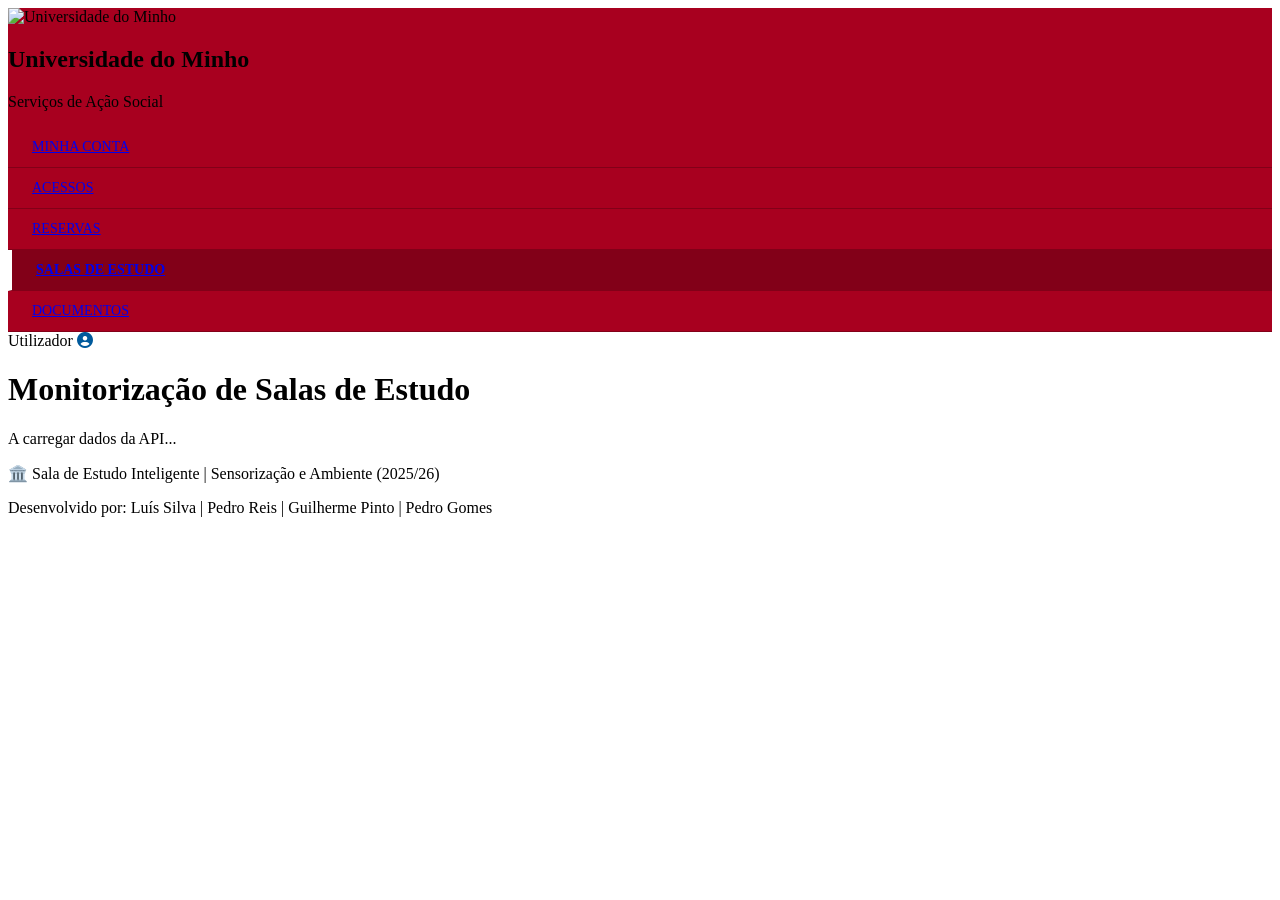
==== website/index.html @ 63eb1e8e "website" ====
<!DOCTYPE html>
<html lang="pt">
<head>
    <meta charset="UTF-8">
    <meta name="viewport" content="width=device-width, initial-scale=1.0">
    <title>Salas de Estudo - Portal UMinho</title>
    
    <script src="https://cdn.tailwindcss.com"></script>
    
    <link rel="stylesheet" href="https://cdnjs.cloudflare.com/ajax/libs/font-awesome/6.4.0/css/all.min.css">
    
    <link rel="stylesheet" href="style.css">
</head>
<body class="bg-gray-100 font-sans flex h-screen overflow-hidden">

    <aside class="w-64 uminho-bg-red text-white flex flex-col hidden md:flex">
        <div class="p-4 bg-white flex justify-center items-center h-24">
            <img src="logo.png" alt="Universidade do Minho" class="h-16 object-contain">
        </div>
        
        <div class="p-4 uminho-bg-red">
            <h2 class="text-sm font-semibold tracking-wider">Universidade do Minho</h2>
            <p class="text-xs text-gray-300">Serviços de Ação Social</p>
        </div>
        <nav class="flex-1 mt-4">
            <a href="#" class="sidebar-link">MINHA CONTA</a>
            <a href="#" class="sidebar-link">ACESSOS</a>
            <a href="#" class="sidebar-link">RESERVAS</a>
            <a href="#" class="sidebar-link active">SALAS DE ESTUDO</a>
            <a href="#" class="sidebar-link">DOCUMENTOS</a>
        </nav>
    </aside>

    <main class="flex-1 flex flex-col h-screen overflow-y-auto">
        <header class="bg-white shadow-sm h-16 flex items-center justify-end px-8 shrink-0">
            <div class="flex items-center text-sm text-gray-600">
                <span class="mr-2">Utilizador</span>
                <i class="fa-solid fa-user-circle text-2xl uminho-text-blue"></i>
            </div>
        </header>

        <div class="p-8 flex-1">
            <h1 class="text-2xl font-light text-gray-800 mb-6 uppercase">Monitorização de Salas de Estudo</h1>
            
            <div id="loading" class="text-center py-10 text-gray-500 font-medium">A carregar dados da API...</div>
            
            <div id="rooms-container" class="grid grid-cols-1 lg:grid-cols-2 gap-6"></div>
        </div>

        <footer class="py-6 border-t border-gray-200 text-center text-sm text-gray-500 bg-white">
            <p class="font-semibold text-gray-700">🏛️ Sala de Estudo Inteligente | Sensorização e Ambiente (2025/26)</p>
            <p class="mt-2">
                Desenvolvido por: 
                <span class="font-medium text-gray-600">Luís Silva</span> | 
                <span class="font-medium text-gray-600">Pedro Reis</span> | 
                <span class="font-medium text-gray-600">Guilherme Pinto</span> | 
                <span class="font-medium text-gray-600">Pedro Gomes</span>
            </p>
        </footer>
    </main>

    <script src="app.js"></script>
</body>
</html>
---- website/style.css ----
/* Variáveis de cor baseadas no Portal UMinho / SASUM */
:root {
    --uminho-red: #A8001F;
    --uminho-red-dark: #820018;
    --uminho-blue: #005A9C;
}

/* Classes utilitárias personalizadas para serem usadas com o Tailwind */
.uminho-bg-red { background-color: var(--uminho-red); }
.uminho-text-red { color: var(--uminho-red); }
.uminho-text-blue { color: var(--uminho-blue); }

/* Estilos da Sidebar (Navegação) */
.sidebar-link {
    display: block;
    padding: 0.75rem 1.5rem;
    font-size: 0.875rem;
    border-bottom: 1px solid var(--uminho-red-dark);
    transition: background-color 0.3s ease;
    text-transform: uppercase;
}

.sidebar-link:hover {
    background-color: var(--uminho-red-dark);
}

.sidebar-link.active {
    background-color: var(--uminho-red-dark);
    font-weight: bold;
    border-left: 4px solid white;
}
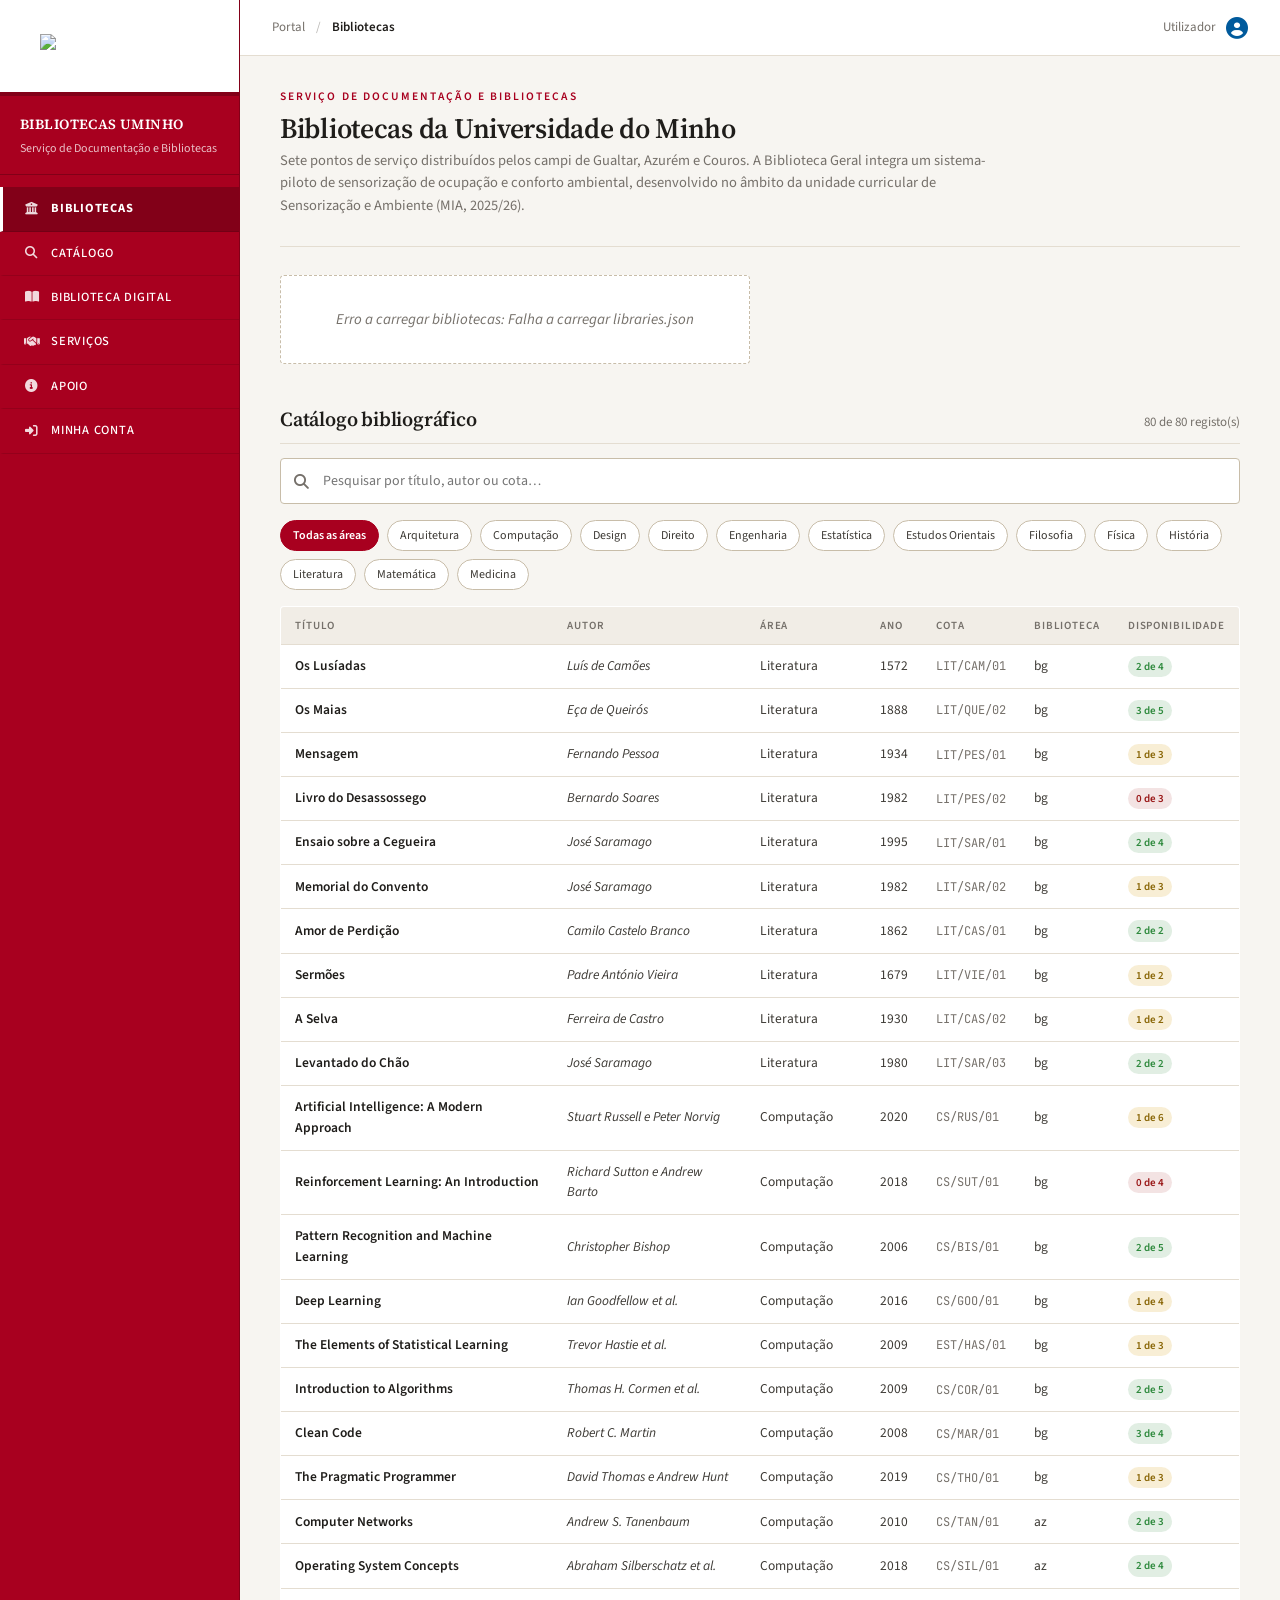
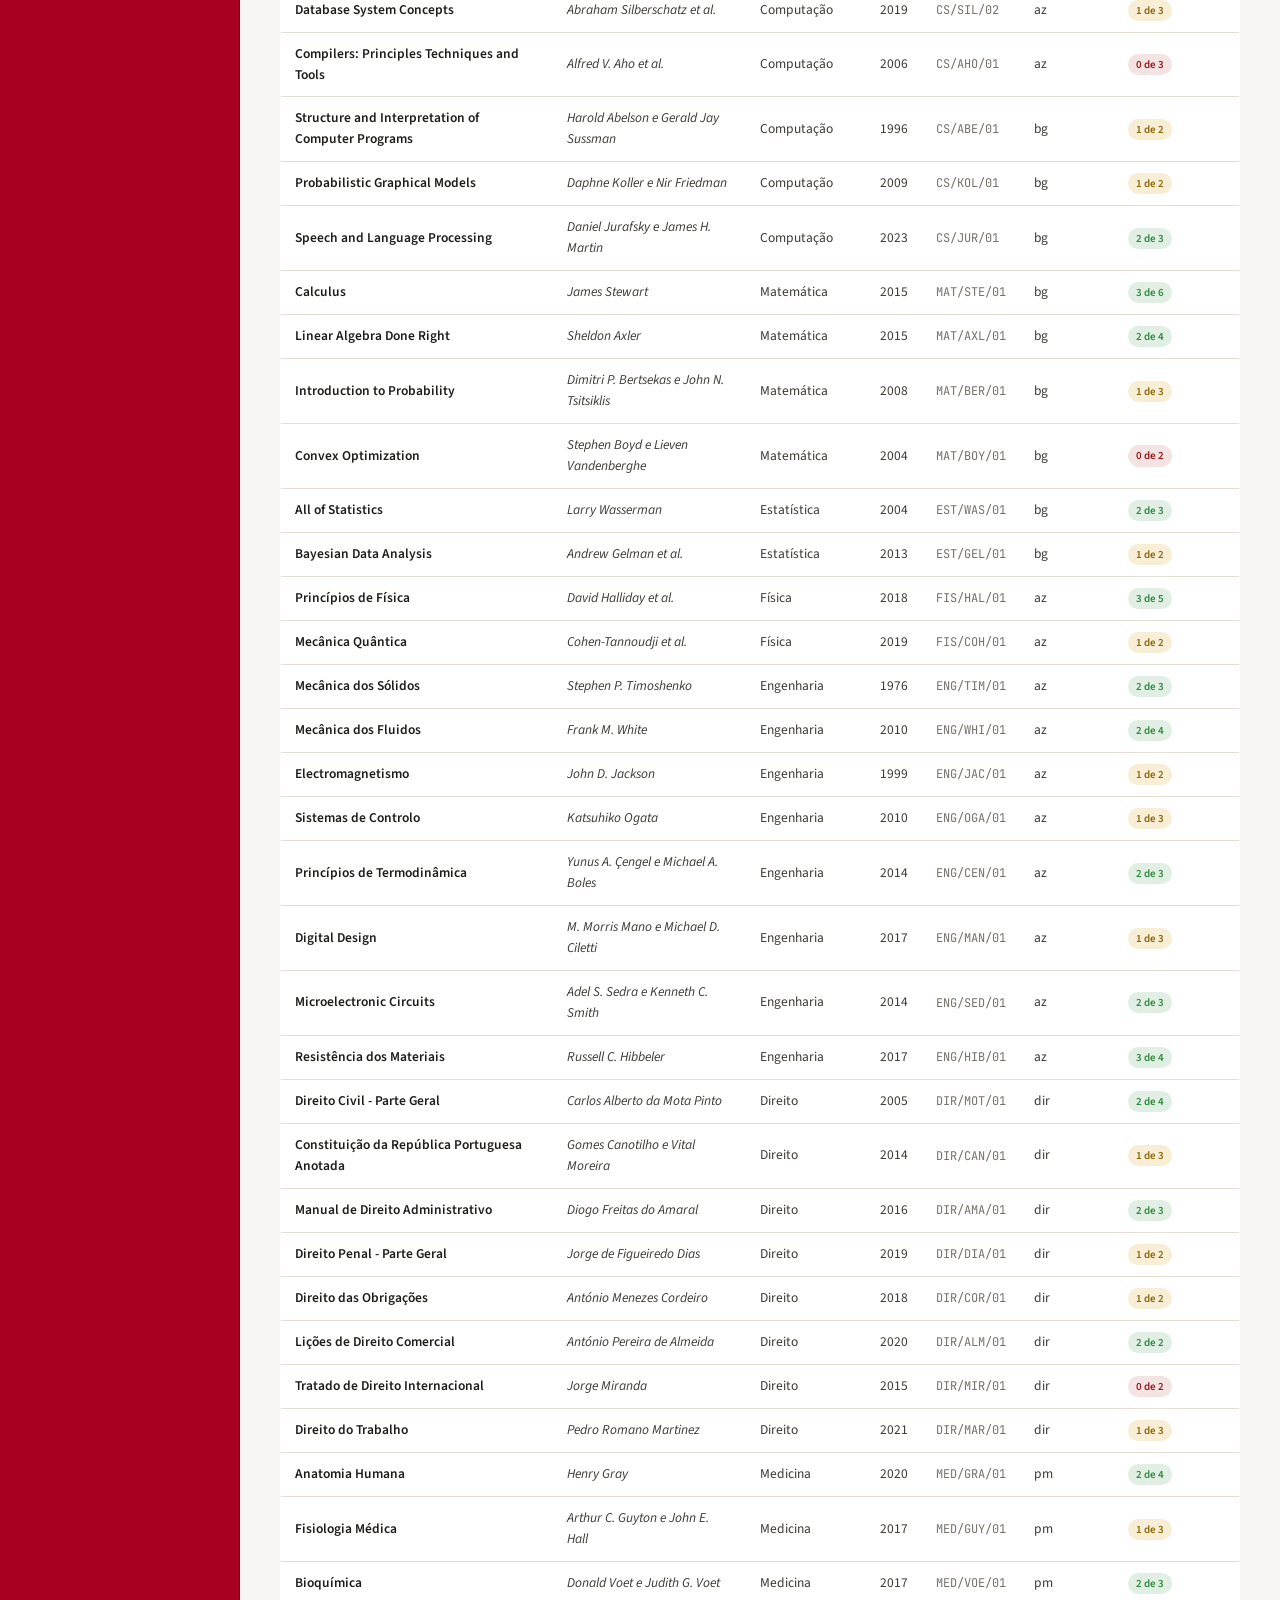
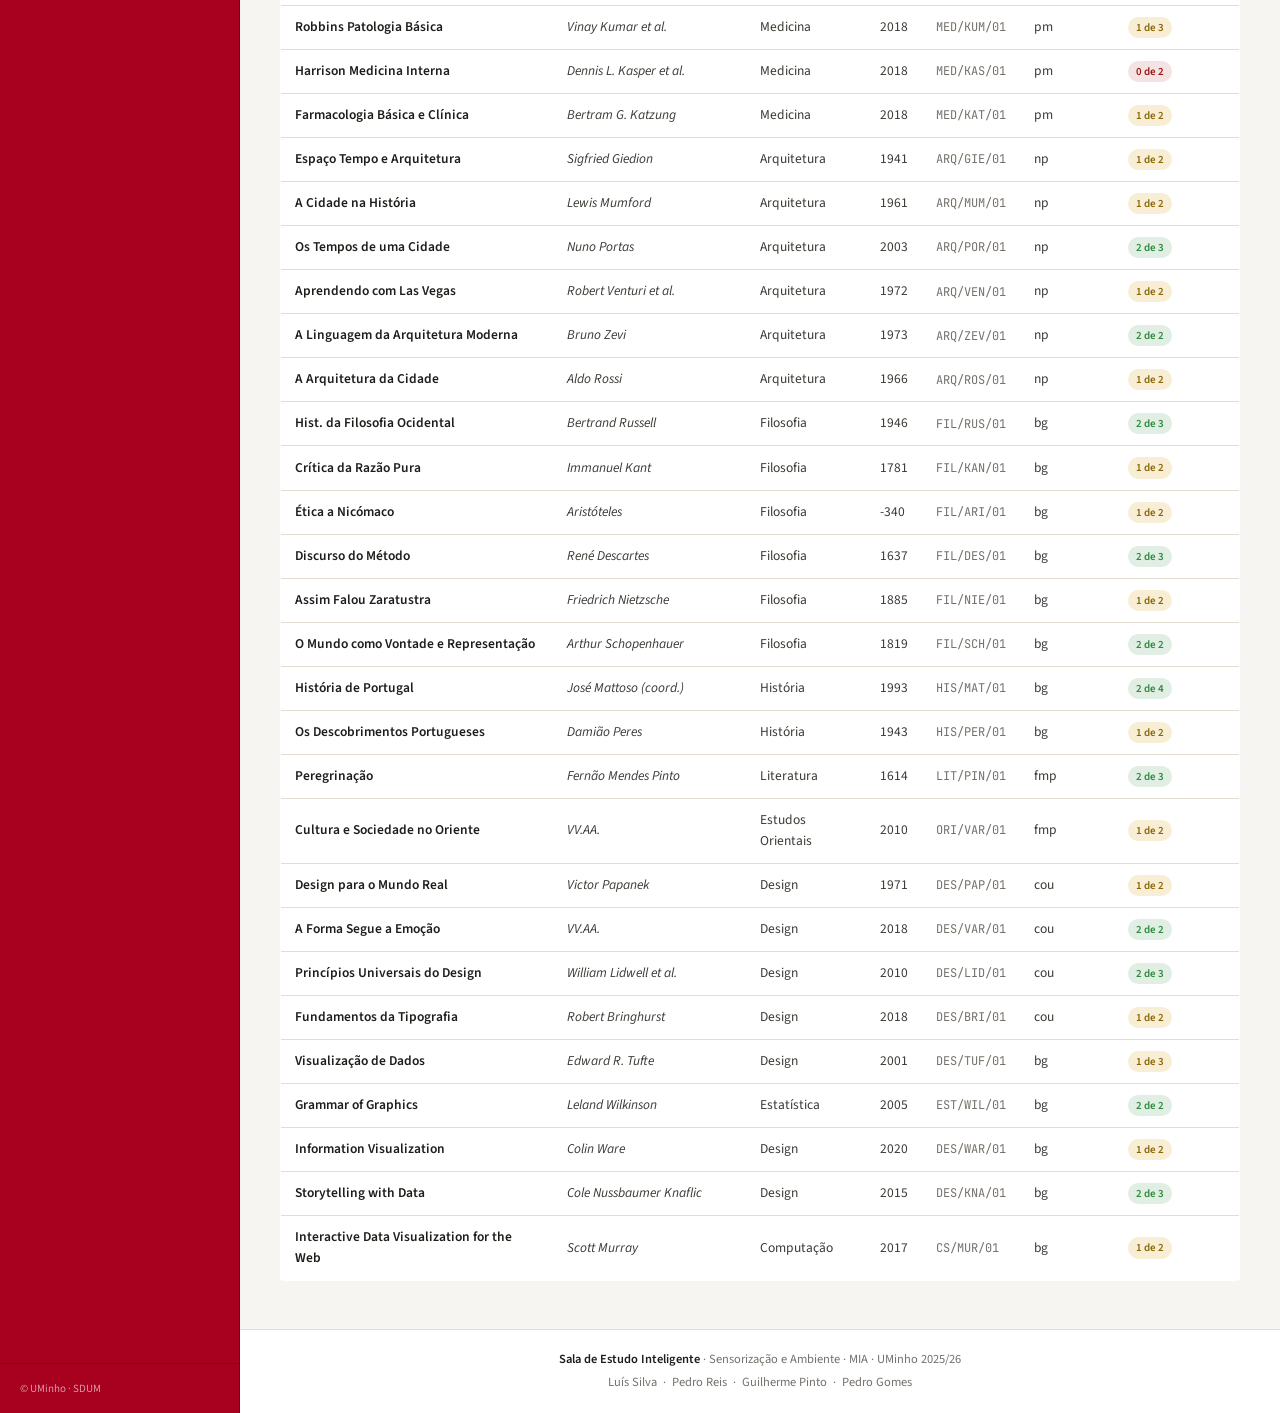
==== commit 9aa3837a: "website" ====
--- a/website/index.html
+++ b/website/index.html
@@ -1,64 +1,108 @@
 <!DOCTYPE html>
 <html lang="pt">
 <head>
-    <meta charset="UTF-8">
-    <meta name="viewport" content="width=device-width, initial-scale=1.0">
-    <title>Salas de Estudo - Portal UMinho</title>
-    
-    <script src="https://cdn.tailwindcss.com"></script>
-    
-    <link rel="stylesheet" href="https://cdnjs.cloudflare.com/ajax/libs/font-awesome/6.4.0/css/all.min.css">
-    
-    <link rel="stylesheet" href="style.css">
+  <meta charset="UTF-8">
+  <meta name="viewport" content="width=device-width, initial-scale=1.0">
+  <title>Bibliotecas — Portal UMinho</title>
+
+  <link rel="stylesheet" href="https://cdnjs.cloudflare.com/ajax/libs/font-awesome/6.4.0/css/all.min.css">
+  <link rel="stylesheet" href="style.css">
 </head>
-<body class="bg-gray-100 font-sans flex h-screen overflow-hidden">
+<body>
 
-    <aside class="w-64 uminho-bg-red text-white flex flex-col hidden md:flex">
-        <div class="p-4 bg-white flex justify-center items-center h-24">
-            <img src="logo.png" alt="Universidade do Minho" class="h-16 object-contain">
+<div class="layout">
+
+  <!-- ===================== Sidebar ===================== -->
+  <aside class="sidebar">
+    <div class="sidebar-logo">
+      <img src="logo.png" alt="Universidade do Minho">
+    </div>
+    <div class="sidebar-header">
+      <h2>Bibliotecas UMinho</h2>
+      <p>Serviço de Documentação e Bibliotecas</p>
+    </div>
+    <nav class="sidebar-nav">
+      <a href="index.html" class="sidebar-link active"><i class="fa-solid fa-building-columns"></i>Bibliotecas</a>
+      <a href="#catalogo"    class="sidebar-link"><i class="fa-solid fa-magnifying-glass"></i>Catálogo</a>
+      <a href="#"            class="sidebar-link"><i class="fa-solid fa-book-open"></i>Biblioteca Digital</a>
+      <a href="#"            class="sidebar-link"><i class="fa-solid fa-handshake"></i>Serviços</a>
+      <a href="#"            class="sidebar-link"><i class="fa-solid fa-circle-info"></i>Apoio</a>
+      <a href="#"            class="sidebar-link"><i class="fa-solid fa-right-to-bracket"></i>Minha conta</a>
+    </nav>
+    <div class="sidebar-footer">
+      © UMinho · SDUM
+    </div>
+  </aside>
+
+  <!-- ===================== Main ===================== -->
+  <main class="main">
+
+    <header class="topbar">
+      <div class="crumbs">
+        <a href="index.html">Portal</a>
+        <span class="sep">/</span>
+        <span class="current">Bibliotecas</span>
+      </div>
+      <div class="user">
+        <span>Utilizador</span>
+        <i class="fa-solid fa-circle-user"></i>
+      </div>
+    </header>
+
+    <section class="content">
+
+      <!-- ===== Cabeçalho da página ===== -->
+      <div class="page-header">
+        <div>
+          <div class="page-eyebrow">Serviço de Documentação e Bibliotecas</div>
+          <h1 class="page-title">Bibliotecas da Universidade do Minho</h1>
+          <p class="page-subtitle">
+            Sete pontos de serviço distribuídos pelos campi de Gualtar, Azurém e Couros.
+            A Biblioteca Geral integra um sistema-piloto de sensorização de ocupação e conforto ambiental,
+            desenvolvido no âmbito da unidade curricular de Sensorização e Ambiente (MIA, 2025/26).
+          </p>
         </div>
-        
-        <div class="p-4 uminho-bg-red">
-            <h2 class="text-sm font-semibold tracking-wider">Universidade do Minho</h2>
-            <p class="text-xs text-gray-300">Serviços de Ação Social</p>
-        </div>
-        <nav class="flex-1 mt-4">
-            <a href="#" class="sidebar-link">MINHA CONTA</a>
-            <a href="#" class="sidebar-link">ACESSOS</a>
-            <a href="#" class="sidebar-link">RESERVAS</a>
-            <a href="#" class="sidebar-link active">SALAS DE ESTUDO</a>
-            <a href="#" class="sidebar-link">DOCUMENTOS</a>
-        </nav>
-    </aside>
+      </div>
 
-    <main class="flex-1 flex flex-col h-screen overflow-y-auto">
-        <header class="bg-white shadow-sm h-16 flex items-center justify-end px-8 shrink-0">
-            <div class="flex items-center text-sm text-gray-600">
-                <span class="mr-2">Utilizador</span>
-                <i class="fa-solid fa-user-circle text-2xl uminho-text-blue"></i>
-            </div>
-        </header>
+      <!-- ===== Lista de bibliotecas ===== -->
+      <div id="library-grid" class="library-grid">
+        <div class="loading">A carregar bibliotecas…</div>
+      </div>
 
-        <div class="p-8 flex-1">
-            <h1 class="text-2xl font-light text-gray-800 mb-6 uppercase">Monitorização de Salas de Estudo</h1>
-            
-            <div id="loading" class="text-center py-10 text-gray-500 font-medium">A carregar dados da API...</div>
-            
-            <div id="rooms-container" class="grid grid-cols-1 lg:grid-cols-2 gap-6"></div>
+      <!-- ===== Pesquisa do catálogo ===== -->
+      <section id="catalogo" class="section">
+        <div class="section-header">
+          <h2>Catálogo bibliográfico</h2>
+          <span class="count" id="book-count">—</span>
         </div>
 
-        <footer class="py-6 border-t border-gray-200 text-center text-sm text-gray-500 bg-white">
-            <p class="font-semibold text-gray-700">🏛️ Sala de Estudo Inteligente | Sensorização e Ambiente (2025/26)</p>
-            <p class="mt-2">
-                Desenvolvido por: 
-                <span class="font-medium text-gray-600">Luís Silva</span> | 
-                <span class="font-medium text-gray-600">Pedro Reis</span> | 
-                <span class="font-medium text-gray-600">Guilherme Pinto</span> | 
-                <span class="font-medium text-gray-600">Pedro Gomes</span>
-            </p>
-        </footer>
-    </main>
+        <div class="search-wrap">
+          <i class="fa-solid fa-magnifying-glass icon"></i>
+          <input id="search-input" type="text" placeholder="Pesquisar por título, autor ou cota…" autocomplete="off">
+        </div>
 
-    <script src="app.js"></script>
+        <div class="search-filters" id="area-filters">
+          <button class="filter-chip active" data-area="">Todas as áreas</button>
+          <!-- chips inseridos por JS -->
+        </div>
+
+        <div id="book-results"></div>
+      </section>
+
+    </section>
+
+    <footer class="site-footer">
+      <strong>Sala de Estudo Inteligente</strong> · Sensorização e Ambiente · MIA · UMinho 2025/26
+      <div class="authors">
+        Luís Silva &nbsp;·&nbsp; Pedro Reis &nbsp;·&nbsp; Guilherme Pinto &nbsp;·&nbsp; Pedro Gomes
+      </div>
+    </footer>
+
+  </main>
+
+</div>
+
+<script src="js/api.js"></script>
+<script src="js/bibliotecas.js"></script>
 </body>
-</html>+</html>
--- a/website/style.css
+++ b/website/style.css
@@ -1,31 +1,716 @@
-/* Variáveis de cor baseadas no Portal UMinho / SASUM */
+/* ============================================================
+   Portal de Bibliotecas UMinho - estilos partilhados
+   ============================================================ */
+
+@import url('https://fonts.googleapis.com/css2?family=Source+Serif+4:opsz,wght@8..60,400;8..60,600;8..60,700&family=Source+Sans+3:wght@400;500;600;700&family=JetBrains+Mono:wght@400;500&display=swap');
+
 :root {
-    --uminho-red: #A8001F;
-    --uminho-red-dark: #820018;
-    --uminho-blue: #005A9C;
-}
-
-/* Classes utilitárias personalizadas para serem usadas com o Tailwind */
-.uminho-bg-red { background-color: var(--uminho-red); }
-.uminho-text-red { color: var(--uminho-red); }
-.uminho-text-blue { color: var(--uminho-blue); }
-
-/* Estilos da Sidebar (Navegação) */
+  --uminho-red:        #A8001F;
+  --uminho-red-dark:   #820018;
+  --uminho-red-soft:   #f4e6e8;
+  --uminho-blue:       #005A9C;
+
+  --bg-page:           #f7f5f1;   /* creme institucional, mais quente que o cinzento padrão */
+  --bg-surface:        #ffffff;
+  --bg-subtle:         #f1ede6;
+  --border-soft:       #e4ddd1;
+  --border-strong:     #c8bda9;
+
+  --text-strong:       #1f1d1a;
+  --text-body:         #3d3a35;
+  --text-muted:        #75706a;
+
+  --status-free:       #2f8a3e;
+  --status-low:        #4f9e5d;
+  --status-mid:        #d6a216;
+  --status-high:       #c44d2f;
+  --status-full:       #9a1818;
+  --status-unknown:    #a8a39a;
+
+  --font-serif:        'Source Serif 4', Georgia, 'Times New Roman', serif;
+  --font-sans:         'Source Sans 3', system-ui, sans-serif;
+  --font-mono:         'JetBrains Mono', ui-monospace, monospace;
+
+  --radius-sm:         4px;
+  --radius-md:         6px;
+  --shadow-card:       0 1px 2px rgba(20, 15, 10, .04), 0 4px 12px rgba(20, 15, 10, .06);
+  --shadow-card-hover: 0 2px 4px rgba(20, 15, 10, .06), 0 12px 24px rgba(20, 15, 10, .10);
+}
+
+* { box-sizing: border-box; }
+
+html, body {
+  margin: 0;
+  padding: 0;
+  background: var(--bg-page);
+  color: var(--text-body);
+  font-family: var(--font-sans);
+  font-size: 15px;
+  line-height: 1.55;
+  -webkit-font-smoothing: antialiased;
+}
+
+a { color: var(--uminho-blue); text-decoration: none; }
+a:hover { text-decoration: underline; }
+
+h1, h2, h3, h4 {
+  font-family: var(--font-serif);
+  color: var(--text-strong);
+  font-weight: 600;
+  margin: 0;
+  letter-spacing: -0.01em;
+}
+
+/* ============================================================
+   Layout principal (sidebar + main)
+   ============================================================ */
+
+.layout {
+  display: flex;
+  min-height: 100vh;
+}
+
+.sidebar {
+  width: 240px;
+  background: var(--uminho-red);
+  color: #fff;
+  display: flex;
+  flex-direction: column;
+  flex-shrink: 0;
+  border-right: 1px solid var(--uminho-red-dark);
+}
+
+.sidebar-logo {
+  background: #fff;
+  height: 96px;
+  display: flex;
+  align-items: center;
+  justify-content: center;
+  padding: 16px;
+  border-bottom: 4px solid var(--uminho-red-dark);
+}
+.sidebar-logo img { max-height: 64px; max-width: 100%; object-fit: contain; }
+
+.sidebar-header {
+  padding: 18px 20px 16px;
+  border-bottom: 1px solid var(--uminho-red-dark);
+}
+.sidebar-header h2 {
+  font-family: var(--font-serif);
+  color: #fff;
+  font-size: 14px;
+  font-weight: 600;
+  letter-spacing: 0.03em;
+  text-transform: uppercase;
+}
+.sidebar-header p {
+  margin: 4px 0 0;
+  font-size: 12px;
+  color: rgba(255,255,255,.75);
+}
+
+.sidebar-nav { flex: 1; margin-top: 12px; }
 .sidebar-link {
-    display: block;
-    padding: 0.75rem 1.5rem;
-    font-size: 0.875rem;
-    border-bottom: 1px solid var(--uminho-red-dark);
-    transition: background-color 0.3s ease;
-    text-transform: uppercase;
-}
-
-.sidebar-link:hover {
-    background-color: var(--uminho-red-dark);
-}
-
+  display: flex;
+  align-items: center;
+  gap: 10px;
+  padding: 12px 20px;
+  color: #fff;
+  font-size: 12.5px;
+  font-weight: 500;
+  letter-spacing: 0.06em;
+  text-transform: uppercase;
+  border-bottom: 1px solid rgba(0,0,0,.12);
+  border-left: 3px solid transparent;
+  transition: background-color .15s ease, border-color .15s ease;
+}
+.sidebar-link:hover { background: var(--uminho-red-dark); text-decoration: none; }
 .sidebar-link.active {
-    background-color: var(--uminho-red-dark);
-    font-weight: bold;
-    border-left: 4px solid white;
-}+  background: var(--uminho-red-dark);
+  border-left-color: #fff;
+  font-weight: 700;
+}
+.sidebar-link i { width: 18px; text-align: center; opacity: .85; }
+
+.sidebar-footer {
+  padding: 16px 20px;
+  font-size: 11px;
+  color: rgba(255,255,255,.6);
+  border-top: 1px solid var(--uminho-red-dark);
+}
+
+.main {
+  flex: 1;
+  display: flex;
+  flex-direction: column;
+  min-width: 0;
+}
+
+.topbar {
+  background: #fff;
+  border-bottom: 1px solid var(--border-soft);
+  height: 56px;
+  display: flex;
+  align-items: center;
+  justify-content: space-between;
+  padding: 0 32px;
+}
+.topbar .crumbs {
+  font-size: 13px;
+  color: var(--text-muted);
+}
+.topbar .crumbs a { color: var(--text-muted); }
+.topbar .crumbs a:hover { color: var(--uminho-red); text-decoration: none; }
+.topbar .crumbs .sep { margin: 0 8px; opacity: .5; }
+.topbar .crumbs .current { color: var(--text-strong); font-weight: 600; }
+
+.topbar .user {
+  display: flex; align-items: center; gap: 10px;
+  font-size: 13px; color: var(--text-muted);
+}
+.topbar .user i { font-size: 22px; color: var(--uminho-blue); }
+
+.content {
+  padding: 32px 40px 48px;
+  flex: 1;
+}
+
+.page-header {
+  display: flex;
+  align-items: flex-end;
+  justify-content: space-between;
+  margin-bottom: 28px;
+  padding-bottom: 14px;
+  border-bottom: 1px solid var(--border-soft);
+}
+.page-title { font-size: 28px; line-height: 1.15; }
+.page-eyebrow {
+  font-family: var(--font-sans);
+  font-size: 11.5px;
+  letter-spacing: 0.18em;
+  text-transform: uppercase;
+  color: var(--uminho-red);
+  font-weight: 600;
+  margin-bottom: 6px;
+}
+.page-subtitle {
+  margin-top: 6px;
+  font-size: 14.5px;
+  color: var(--text-muted);
+  max-width: 720px;
+}
+
+.site-footer {
+  padding: 20px 32px;
+  border-top: 1px solid var(--border-soft);
+  background: #fff;
+  font-size: 12.5px;
+  color: var(--text-muted);
+  text-align: center;
+}
+.site-footer strong { color: var(--text-strong); font-weight: 600; }
+.site-footer .authors { margin-top: 4px; }
+
+/* ============================================================
+   Lista de bibliotecas (index)
+   ============================================================ */
+
+.library-grid {
+  display: grid;
+  grid-template-columns: repeat(auto-fill, minmax(320px, 1fr));
+  gap: 20px;
+}
+
+.library-card {
+  background: var(--bg-surface);
+  border: 1px solid var(--border-soft);
+  border-radius: var(--radius-md);
+  overflow: hidden;
+  display: flex;
+  flex-direction: column;
+  transition: transform .18s ease, box-shadow .18s ease, border-color .18s ease;
+  cursor: pointer;
+  position: relative;
+}
+.library-card:hover {
+  transform: translateY(-2px);
+  box-shadow: var(--shadow-card-hover);
+  border-color: var(--border-strong);
+}
+
+.library-card .top-band {
+  height: 6px;
+  background: var(--uminho-red);
+}
+.library-card.monitored .top-band {
+  background: linear-gradient(90deg, var(--uminho-red) 0%, var(--uminho-red) 50%, var(--status-low) 50%, var(--status-low) 100%);
+}
+
+.library-card .body { padding: 18px 20px 20px; flex: 1; }
+.library-card .sigla {
+  font-family: var(--font-mono);
+  font-size: 11px;
+  color: var(--text-muted);
+  letter-spacing: 0.08em;
+}
+.library-card h3 {
+  font-size: 19px;
+  margin-top: 4px;
+  margin-bottom: 8px;
+  line-height: 1.25;
+}
+.library-card .campus {
+  font-size: 12.5px;
+  color: var(--text-muted);
+}
+.library-card .campus i { margin-right: 6px; color: var(--uminho-red); opacity: .7; }
+.library-card .descricao {
+  margin-top: 12px;
+  font-size: 13.5px;
+  color: var(--text-body);
+  min-height: 60px;
+}
+
+.library-card .meta {
+  display: flex;
+  justify-content: space-between;
+  margin-top: 14px;
+  padding-top: 12px;
+  border-top: 1px dashed var(--border-soft);
+  font-size: 12.5px;
+}
+.library-card .meta .item { display: flex; flex-direction: column; gap: 2px; }
+.library-card .meta .label { color: var(--text-muted); font-size: 10.5px; letter-spacing: 0.08em; text-transform: uppercase; }
+.library-card .meta .val { color: var(--text-strong); font-weight: 600; }
+
+.badge {
+  display: inline-flex;
+  align-items: center;
+  gap: 5px;
+  padding: 3px 9px;
+  border-radius: 999px;
+  font-size: 11px;
+  font-weight: 600;
+  letter-spacing: 0.04em;
+  text-transform: uppercase;
+}
+.badge.monitored { background: rgba(47, 138, 62, .12); color: var(--status-free); }
+.badge.unmonitored { background: rgba(168, 163, 154, .18); color: var(--text-muted); }
+.badge i { font-size: 9px; }
+
+.library-card .badge-row { margin-top: 4px; display: flex; gap: 6px; flex-wrap: wrap; }
+
+/* ============================================================
+   Pesquisa de livros
+   ============================================================ */
+
+.section {
+  margin-top: 40px;
+}
+.section-header {
+  display: flex;
+  align-items: baseline;
+  justify-content: space-between;
+  margin-bottom: 14px;
+  padding-bottom: 8px;
+  border-bottom: 1px solid var(--border-soft);
+}
+.section-header h2 {
+  font-size: 20px;
+}
+.section-header .count {
+  font-size: 13px;
+  color: var(--text-muted);
+}
+
+.search-wrap {
+  position: relative;
+  margin-bottom: 16px;
+}
+.search-wrap input {
+  width: 100%;
+  padding: 12px 14px 12px 42px;
+  font-family: var(--font-sans);
+  font-size: 14px;
+  border: 1px solid var(--border-strong);
+  background: var(--bg-surface);
+  border-radius: var(--radius-sm);
+  color: var(--text-strong);
+  transition: border-color .15s ease, box-shadow .15s ease;
+}
+.search-wrap input:focus {
+  outline: none;
+  border-color: var(--uminho-red);
+  box-shadow: 0 0 0 3px rgba(168, 0, 31, .12);
+}
+.search-wrap .icon {
+  position: absolute;
+  left: 14px; top: 50%;
+  transform: translateY(-50%);
+  color: var(--text-muted);
+}
+.search-filters {
+  display: flex;
+  gap: 8px;
+  flex-wrap: wrap;
+  margin-bottom: 16px;
+}
+.filter-chip {
+  padding: 6px 12px;
+  background: var(--bg-surface);
+  border: 1px solid var(--border-strong);
+  border-radius: 999px;
+  font-size: 12px;
+  cursor: pointer;
+  color: var(--text-body);
+  transition: all .15s ease;
+  font-family: var(--font-sans);
+}
+.filter-chip:hover { border-color: var(--uminho-red); color: var(--uminho-red); }
+.filter-chip.active {
+  background: var(--uminho-red);
+  border-color: var(--uminho-red);
+  color: #fff;
+  font-weight: 600;
+}
+
+.book-table {
+  width: 100%;
+  border-collapse: collapse;
+  background: var(--bg-surface);
+  border: 1px solid var(--border-soft);
+  border-radius: var(--radius-sm);
+  overflow: hidden;
+  font-size: 13.5px;
+}
+.book-table thead th {
+  text-align: left;
+  padding: 10px 14px;
+  background: var(--bg-subtle);
+  font-size: 11px;
+  letter-spacing: 0.08em;
+  text-transform: uppercase;
+  color: var(--text-muted);
+  font-weight: 600;
+  border-bottom: 1px solid var(--border-soft);
+}
+.book-table tbody tr {
+  border-bottom: 1px solid var(--border-soft);
+  transition: background-color .12s ease;
+}
+.book-table tbody tr:last-child { border-bottom: none; }
+.book-table tbody tr:hover { background: var(--bg-subtle); }
+.book-table td {
+  padding: 11px 14px;
+  vertical-align: middle;
+}
+.book-table .col-titulo { font-weight: 600; color: var(--text-strong); }
+.book-table .col-autor  { color: var(--text-body); font-style: italic; }
+.book-table .col-cota   { font-family: var(--font-mono); font-size: 12px; color: var(--text-muted); }
+.book-table .col-bib a  { color: var(--uminho-red); font-weight: 500; }
+.book-table .col-bib a:hover { text-decoration: underline; }
+.book-table .col-disp .pill {
+  display: inline-block;
+  padding: 2px 8px;
+  border-radius: 999px;
+  font-size: 11px;
+  font-weight: 600;
+}
+.book-table .pill.ok       { background: rgba(47, 138, 62, .14); color: var(--status-free); }
+.book-table .pill.few      { background: rgba(214, 162, 22, .18); color: #8a6708; }
+.book-table .pill.out      { background: rgba(154, 24, 24, .12); color: var(--status-full); }
+
+.empty {
+  padding: 32px;
+  text-align: center;
+  color: var(--text-muted);
+  font-style: italic;
+  background: var(--bg-surface);
+  border: 1px dashed var(--border-strong);
+  border-radius: var(--radius-sm);
+}
+
+/* ============================================================
+   Página de detalhe da biblioteca
+   ============================================================ */
+
+.detail-grid {
+  display: grid;
+  grid-template-columns: minmax(0, 1.5fr) minmax(280px, 1fr);
+  gap: 28px;
+}
+
+.panel {
+  background: var(--bg-surface);
+  border: 1px solid var(--border-soft);
+  border-radius: var(--radius-md);
+  padding: 22px 24px;
+}
+.panel h2 {
+  font-size: 17px;
+  margin-bottom: 14px;
+  padding-bottom: 10px;
+  border-bottom: 1px solid var(--border-soft);
+  display: flex;
+  align-items: center;
+  gap: 8px;
+}
+.panel h2 i { color: var(--uminho-red); font-size: 15px; }
+
+.info-grid {
+  display: grid;
+  grid-template-columns: max-content 1fr;
+  gap: 8px 18px;
+  font-size: 13.5px;
+}
+.info-grid dt {
+  font-size: 11px;
+  text-transform: uppercase;
+  letter-spacing: 0.08em;
+  color: var(--text-muted);
+  font-weight: 600;
+  padding-top: 2px;
+}
+.info-grid dd {
+  margin: 0;
+  color: var(--text-body);
+}
+
+/* --- Planta da sala --- */
+.layout-wrap {
+  position: relative;
+  width: 100%;
+  aspect-ratio: 16 / 10;
+  background: repeating-linear-gradient(
+    0deg,
+    var(--bg-subtle) 0,
+    var(--bg-subtle) 1px,
+    transparent 1px,
+    transparent 28px
+  ), repeating-linear-gradient(
+    90deg,
+    var(--bg-subtle) 0,
+    var(--bg-subtle) 1px,
+    transparent 1px,
+    transparent 28px
+  ), #fdfbf7;
+  border: 1.5px solid var(--text-strong);
+  border-radius: var(--radius-sm);
+  margin: 8px 0 16px;
+  overflow: hidden;
+}
+
+.zone {
+  position: absolute;
+  border: 1.5px solid var(--border-strong);
+  background: rgba(168, 163, 154, .15);
+  border-radius: 3px;
+  padding: 6px 8px;
+  display: flex;
+  flex-direction: column;
+  justify-content: space-between;
+  font-size: 11px;
+  color: var(--text-muted);
+  transition: all .2s ease;
+}
+.zone.unmonitored::after {
+  content: 'sem sensor';
+  position: absolute;
+  bottom: 4px; right: 6px;
+  font-size: 9.5px;
+  text-transform: uppercase;
+  letter-spacing: 0.06em;
+  color: var(--text-muted);
+  opacity: .7;
+}
+.zone-id {
+  font-family: var(--font-serif);
+  font-size: 22px;
+  font-weight: 700;
+  color: var(--text-strong);
+  line-height: 1;
+}
+.zone-name {
+  font-size: 10.5px;
+  font-weight: 600;
+  text-transform: uppercase;
+  letter-spacing: 0.04em;
+  margin-top: 2px;
+}
+.zone.monitored {
+  border-color: var(--uminho-red);
+  border-width: 2px;
+  color: var(--text-strong);
+}
+.zone.monitored .zone-id { color: var(--uminho-red); }
+
+/* tom dinâmico para a zona monitorizada */
+.zone.occ-empty { background: rgba(47, 138, 62, .15); }
+.zone.occ-low   { background: rgba(79, 158, 93, .25); }
+.zone.occ-mid   { background: rgba(214, 162, 22, .25); }
+.zone.occ-high  { background: rgba(196, 77, 47, .28); }
+.zone.occ-full  { background: rgba(154, 24, 24, .32); color: #fff; }
+.zone.occ-full .zone-id, .zone.occ-full .zone-name { color: #fff; }
+
+.zone-count {
+  font-family: var(--font-mono);
+  font-size: 13px;
+  font-weight: 600;
+  align-self: flex-end;
+}
+
+.layout-legend {
+  display: flex;
+  gap: 18px;
+  flex-wrap: wrap;
+  font-size: 12px;
+  color: var(--text-muted);
+  margin-top: 4px;
+}
+.legend-swatch {
+  display: inline-block;
+  width: 12px; height: 12px;
+  border-radius: 2px;
+  vertical-align: middle;
+  margin-right: 5px;
+  border: 1px solid var(--border-strong);
+}
+
+/* --- Sensores --- */
+.sensor-grid {
+  display: grid;
+  grid-template-columns: repeat(auto-fit, minmax(140px, 1fr));
+  gap: 12px;
+  margin-top: 6px;
+}
+.sensor-tile {
+  background: var(--bg-subtle);
+  border: 1px solid var(--border-soft);
+  border-radius: var(--radius-sm);
+  padding: 12px;
+  text-align: center;
+}
+.sensor-tile i {
+  font-size: 20px;
+  color: var(--uminho-red);
+  margin-bottom: 6px;
+}
+.sensor-tile .label {
+  font-size: 10.5px;
+  text-transform: uppercase;
+  letter-spacing: 0.08em;
+  color: var(--text-muted);
+  font-weight: 600;
+}
+.sensor-tile .value {
+  font-family: var(--font-mono);
+  font-size: 18px;
+  font-weight: 600;
+  color: var(--text-strong);
+  margin-top: 4px;
+}
+.sensor-tile .unit { font-size: 11px; color: var(--text-muted); font-family: var(--font-sans); margin-left: 2px; }
+.sensor-tile.alert { background: rgba(196, 77, 47, .10); border-color: rgba(196, 77, 47, .35); }
+.sensor-tile.alert .value { color: var(--status-high); }
+
+/* --- Cartão de ocupação principal --- */
+.occupancy-hero {
+  display: flex;
+  align-items: center;
+  gap: 22px;
+}
+.occupancy-ring {
+  width: 92px; height: 92px;
+  position: relative;
+  flex-shrink: 0;
+}
+.occupancy-ring svg { width: 100%; height: 100%; transform: rotate(-90deg); }
+.occupancy-ring .track { fill: none; stroke: var(--bg-subtle); stroke-width: 10; }
+.occupancy-ring .fill  { fill: none; stroke: var(--uminho-red); stroke-width: 10; stroke-linecap: round; transition: stroke-dashoffset .6s ease; }
+.occupancy-ring .pct {
+  position: absolute; inset: 0;
+  display: flex; align-items: center; justify-content: center;
+  font-family: var(--font-serif);
+  font-size: 22px;
+  font-weight: 700;
+  color: var(--text-strong);
+}
+.occupancy-info { flex: 1; }
+.occupancy-info .status-line {
+  font-size: 13px;
+  text-transform: uppercase;
+  letter-spacing: 0.08em;
+  color: var(--text-muted);
+  font-weight: 600;
+}
+.occupancy-info .status-name {
+  font-family: var(--font-serif);
+  font-size: 24px;
+  color: var(--text-strong);
+  margin-top: 4px;
+  font-weight: 600;
+}
+.occupancy-info .seats {
+  font-family: var(--font-mono);
+  font-size: 13px;
+  color: var(--text-muted);
+  margin-top: 6px;
+}
+
+/* live indicator */
+.live-dot {
+  display: inline-block;
+  width: 8px; height: 8px;
+  border-radius: 50%;
+  background: var(--status-free);
+  box-shadow: 0 0 0 0 rgba(47, 138, 62, .6);
+  animation: pulse 2s infinite;
+  margin-right: 6px;
+  vertical-align: middle;
+}
+.live-dot.stale { background: var(--status-unknown); animation: none; }
+@keyframes pulse {
+  0%   { box-shadow: 0 0 0 0 rgba(47, 138, 62, .55); }
+  70%  { box-shadow: 0 0 0 8px rgba(47, 138, 62, 0); }
+  100% { box-shadow: 0 0 0 0 rgba(47, 138, 62, 0); }
+}
+
+.last-update {
+  font-size: 11.5px;
+  color: var(--text-muted);
+  text-align: right;
+  margin-top: 10px;
+  font-family: var(--font-mono);
+}
+
+/* aviso de biblioteca sem sensorização */
+.no-sensor-banner {
+  padding: 18px 22px;
+  background: var(--bg-subtle);
+  border: 1px dashed var(--border-strong);
+  border-radius: var(--radius-md);
+  color: var(--text-muted);
+  font-size: 13.5px;
+  text-align: center;
+}
+.no-sensor-banner i { color: var(--uminho-red); margin-right: 6px; }
+.no-sensor-banner strong { color: var(--text-strong); }
+
+/* loading */
+.loading {
+  text-align: center;
+  padding: 40px;
+  color: var(--text-muted);
+  font-style: italic;
+}
+
+/* responsive */
+@media (max-width: 920px) {
+  .detail-grid { grid-template-columns: 1fr; }
+}
+@media (max-width: 720px) {
+  .sidebar { display: none; }
+  .content { padding: 20px; }
+  .book-table { font-size: 12.5px; }
+  .book-table .col-cota, .book-table .col-area { display: none; }
+}
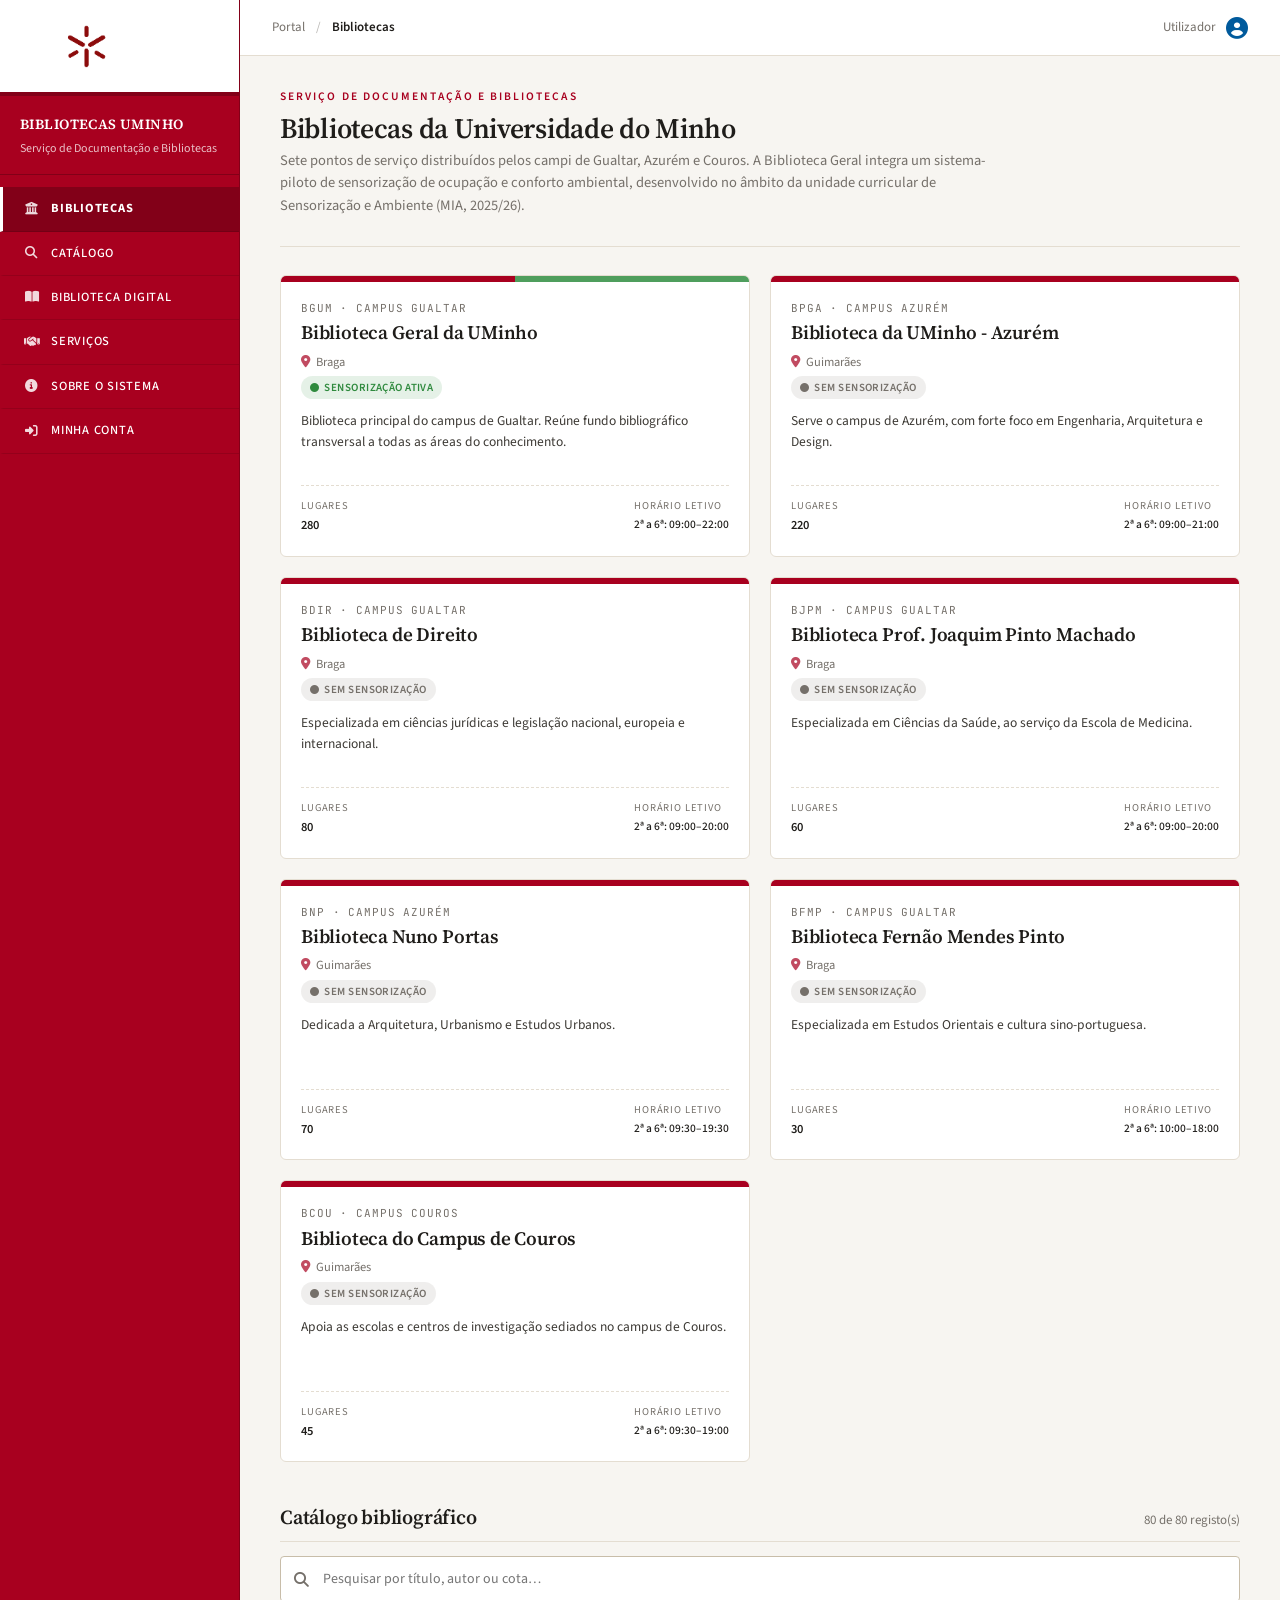
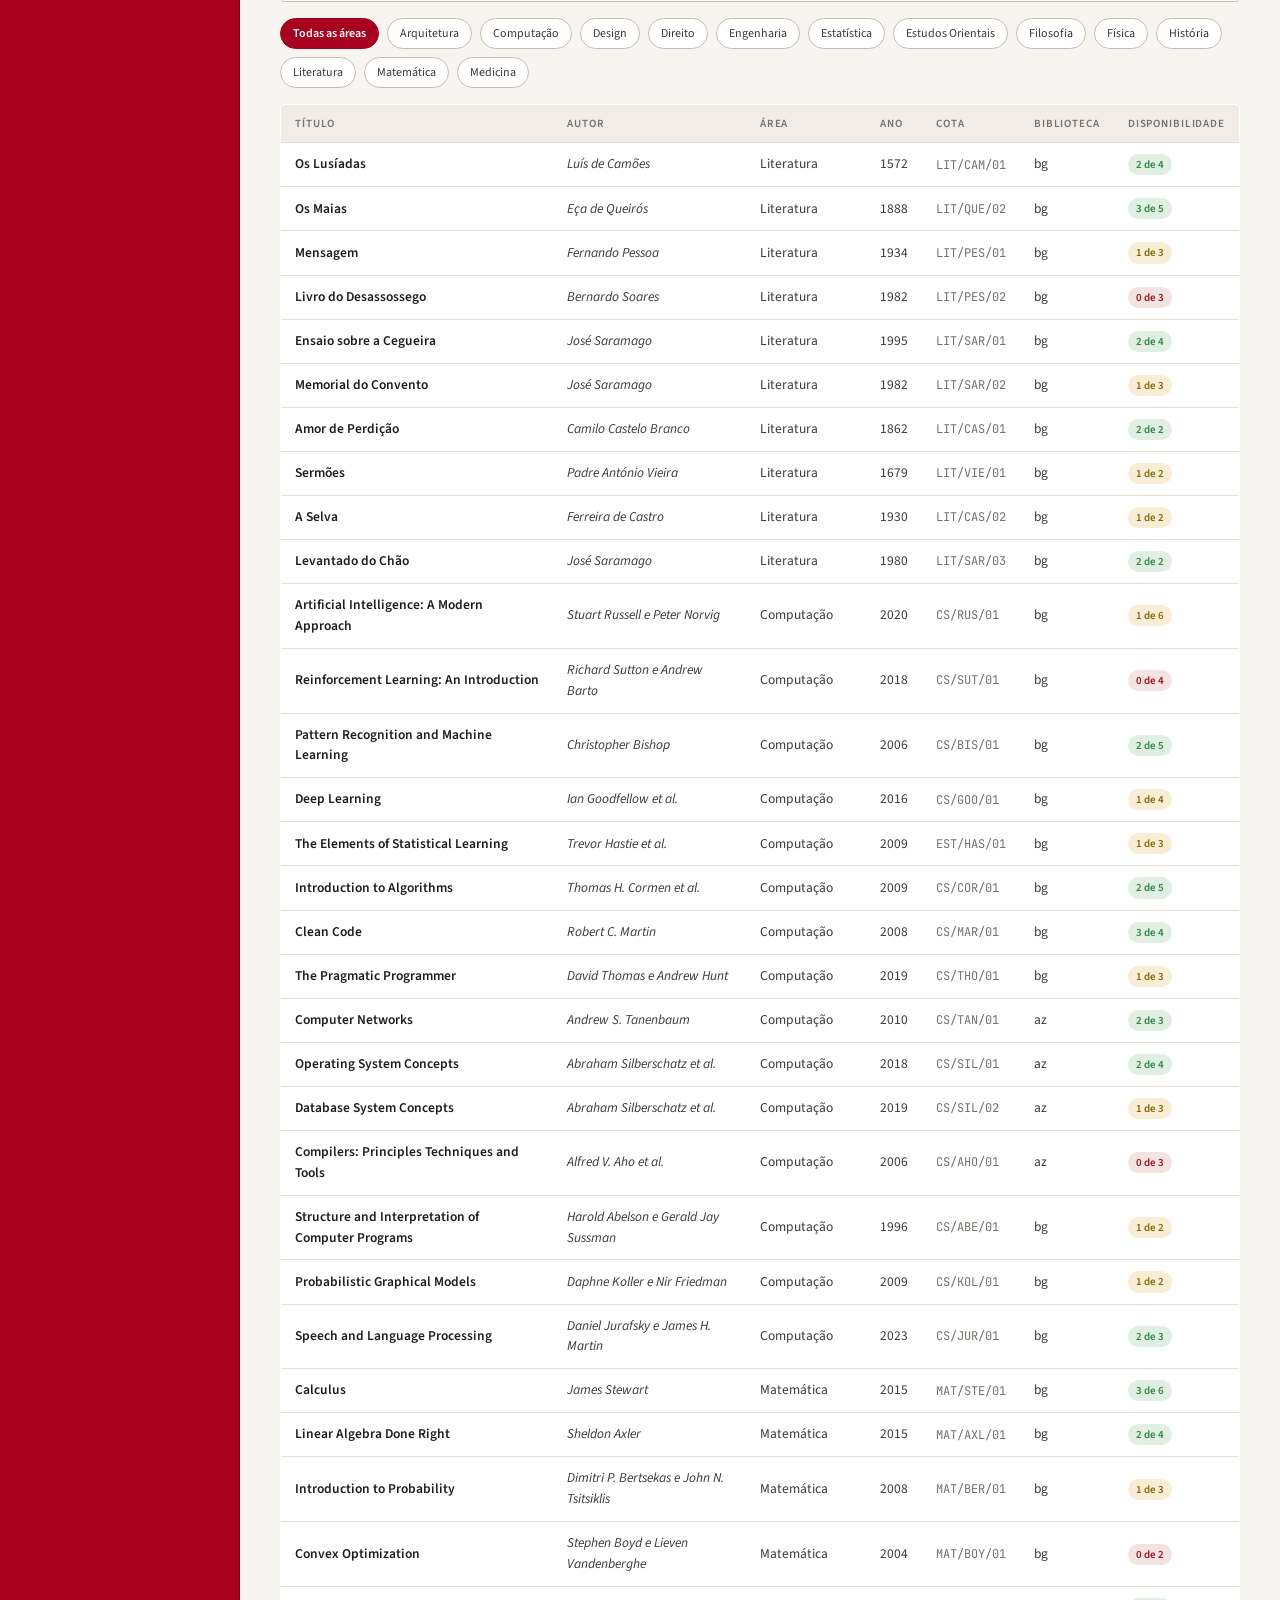
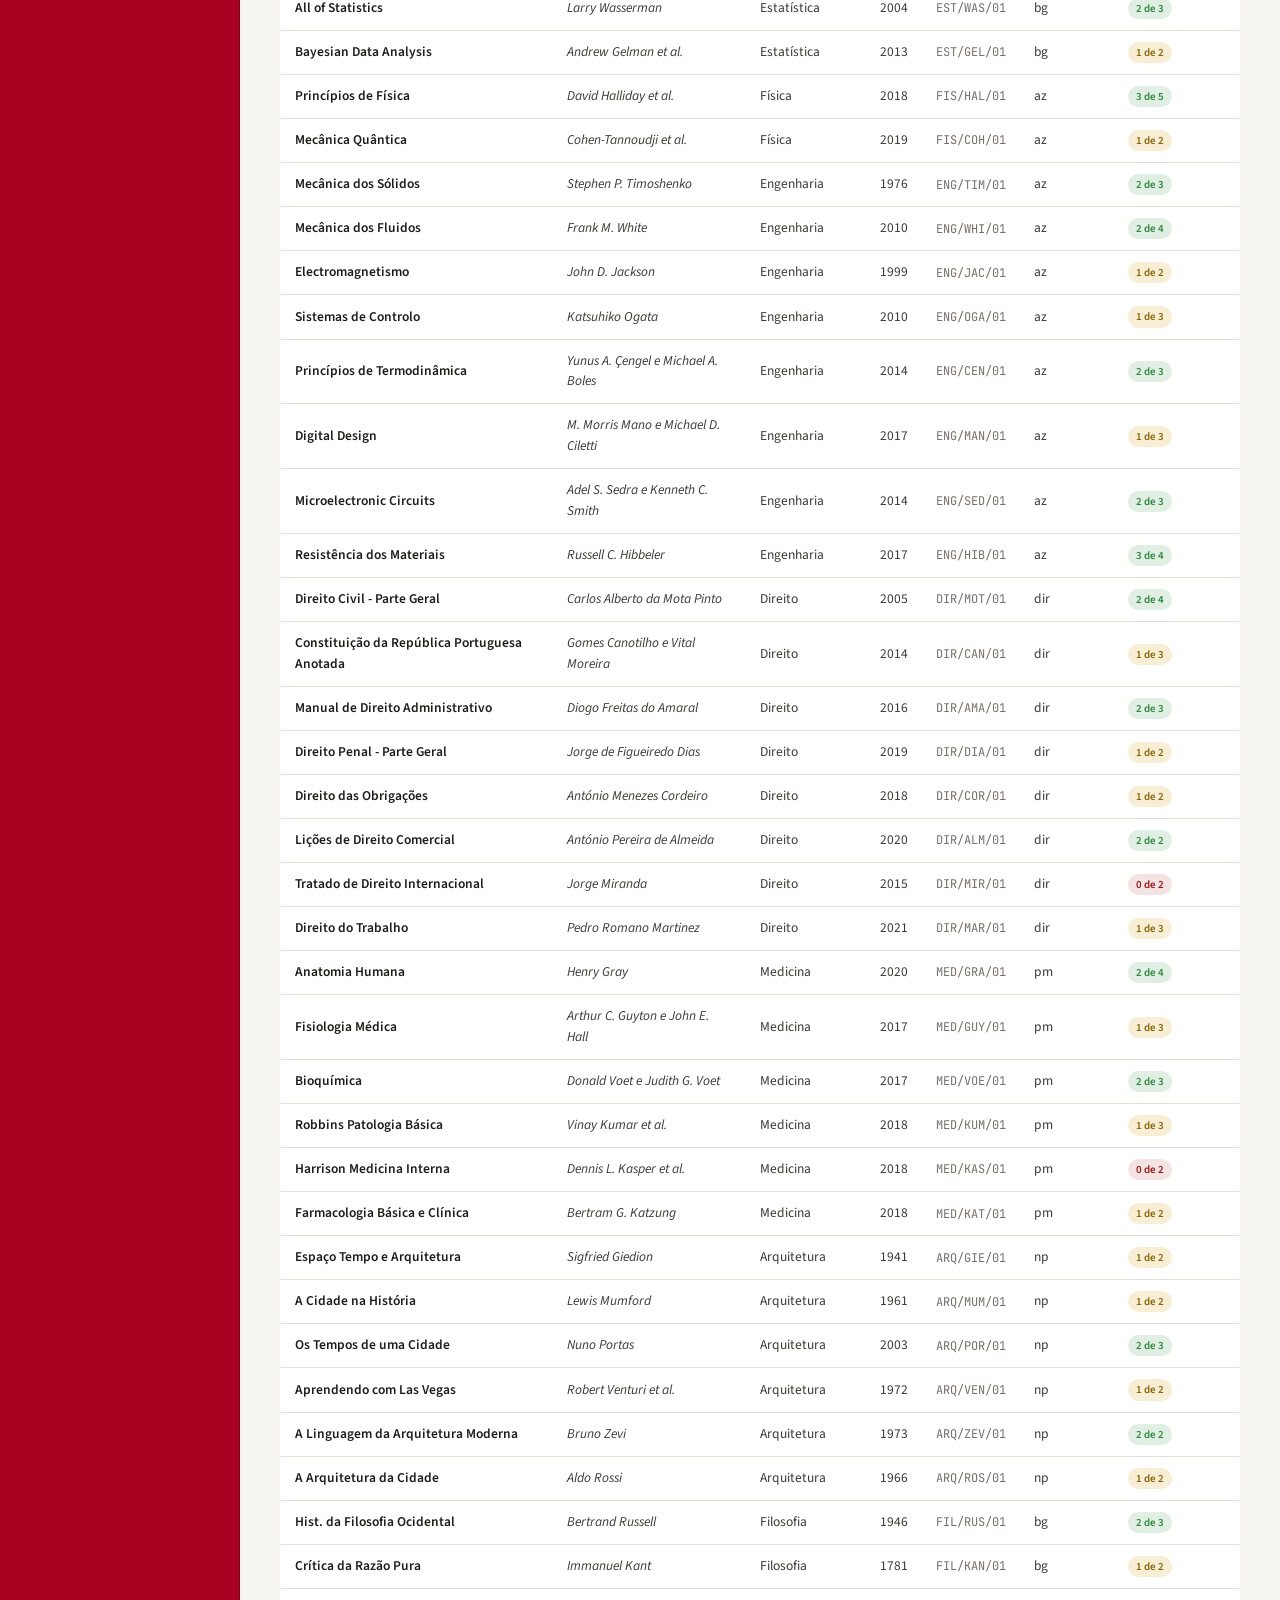
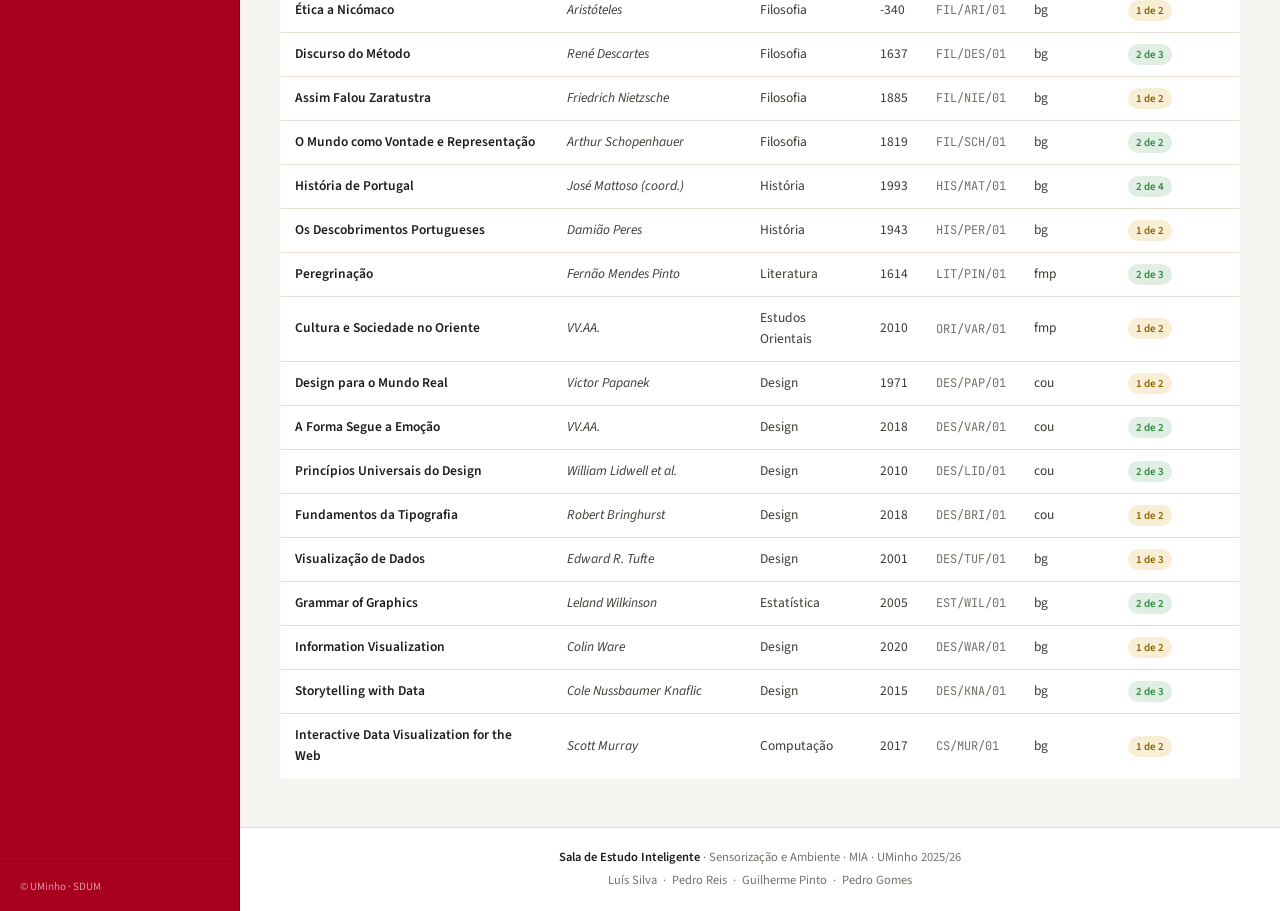
==== commit 6c6558a6: "added" ====
--- a/website/index.html
+++ b/website/index.html
@@ -26,7 +26,7 @@
       <a href="#catalogo"    class="sidebar-link"><i class="fa-solid fa-magnifying-glass"></i>Catálogo</a>
       <a href="#"            class="sidebar-link"><i class="fa-solid fa-book-open"></i>Biblioteca Digital</a>
       <a href="#"            class="sidebar-link"><i class="fa-solid fa-handshake"></i>Serviços</a>
-      <a href="#"            class="sidebar-link"><i class="fa-solid fa-circle-info"></i>Apoio</a>
+      <a href="sobre.html"   class="sidebar-link"><i class="fa-solid fa-circle-info"></i>Sobre o sistema</a>
       <a href="#"            class="sidebar-link"><i class="fa-solid fa-right-to-bracket"></i>Minha conta</a>
     </nav>
     <div class="sidebar-footer">
@@ -38,6 +38,9 @@
   <main class="main">
 
     <header class="topbar">
+      <button class="mobile-menu-btn" aria-label="Abrir menu">
+        <i class="fa-solid fa-bars"></i>
+      </button>
       <div class="crumbs">
         <a href="index.html">Portal</a>
         <span class="sep">/</span>
@@ -102,7 +105,10 @@
 
 </div>
 
+<div class="sidebar-overlay" aria-hidden="true"></div>
+
 <script src="js/api.js"></script>
 <script src="js/bibliotecas.js"></script>
+<script src="js/mobile-nav.js"></script>
 </body>
 </html>
--- a/website/style.css
+++ b/website/style.css
@@ -153,8 +153,10 @@
   display: flex;
   align-items: center;
   justify-content: space-between;
+  gap: 12px;
   padding: 0 32px;
 }
+.topbar .mobile-menu-btn { margin-right: auto; }
 .topbar .crumbs {
   font-size: 13px;
   color: var(--text-muted);
@@ -610,8 +612,279 @@
   margin-top: 4px;
 }
 .sensor-tile .unit { font-size: 11px; color: var(--text-muted); font-family: var(--font-sans); margin-left: 2px; }
+.sensor-tile .trend {
+  display: inline-flex;
+  align-items: center;
+  gap: 3px;
+  margin-left: 6px;
+  padding: 1px 8px 1px 7px;
+  border-radius: 999px;
+  font-size: 11px;
+  font-weight: 700;
+  font-family: var(--font-mono);
+  vertical-align: middle;
+}
+.sensor-tile .trend-delta { font-weight: 500; font-size: 10px; opacity: 0.85; }
+.sensor-tile .trend-good   { background: rgba(47, 138, 62, .12);   color: var(--status-free); }
+.sensor-tile .trend-bad    { background: rgba(154, 24, 24, .12);   color: var(--status-full); }
+.sensor-tile .trend-stable { background: rgba(117, 112, 106, .12); color: var(--text-muted); }
+.sensor-tile .value.value-text {
+  font-size: 18px;          /* texto não-numérico fica mais pequeno */
+  letter-spacing: -0.01em;
+}
+.sensor-tile .sublabel-row {
+  margin-top: 6px;
+  font-size: 11px;
+  color: var(--text-muted);
+  letter-spacing: 0.01em;
+}
+.sensor-tile .sublabel {
+  display: inline-block;
+  padding: 2px 8px;
+  border-radius: 999px;
+  background: rgba(168, 0, 31, .07);
+  color: var(--uminho-red-dark);
+  font-weight: 600;
+  font-size: 10.5px;
+  text-transform: uppercase;
+  letter-spacing: 0.04em;
+}
 .sensor-tile.alert { background: rgba(196, 77, 47, .10); border-color: rgba(196, 77, 47, .35); }
 .sensor-tile.alert .value { color: var(--status-high); }
+.sensor-tile.alert .sublabel { background: rgba(154, 24, 24, .12); color: var(--status-full); }
+
+/* --- Página "Sobre o sistema" --- */
+.arch-diagram {
+  display: flex;
+  flex-direction: column;
+  align-items: center;
+  gap: 8px;
+}
+.arch-layer {
+  width: 100%;
+  background: var(--bg-subtle);
+  border: 1px solid var(--border-soft);
+  border-radius: var(--radius-md);
+  padding: 14px;
+}
+.arch-layer h3 {
+  font-family: var(--font-sans);
+  font-size: 11px;
+  text-transform: uppercase;
+  letter-spacing: 0.08em;
+  color: var(--text-muted);
+  margin: 0 0 10px;
+}
+.arch-nodes {
+  display: grid;
+  grid-template-columns: repeat(auto-fit, minmax(180px, 1fr));
+  gap: 10px;
+}
+.arch-node {
+  background: #fff;
+  border: 1px solid var(--border-soft);
+  border-left: 3px solid var(--uminho-red);
+  border-radius: var(--radius-sm);
+  padding: 10px 12px;
+  display: flex;
+  flex-direction: column;
+  gap: 1px;
+}
+.arch-node i  { color: var(--uminho-red); font-size: 18px; margin-bottom: 4px; }
+.arch-node strong { font-size: 13.5px; color: var(--text-strong); }
+.arch-node small  { font-size: 11.5px; color: var(--text-muted); line-height: 1.4; }
+.arch-arrow {
+  color: var(--text-muted);
+  font-size: 12px;
+  font-family: var(--font-mono);
+  padding: 2px 8px;
+}
+
+.sensors-table table,
+.team-table {
+  width: 100%;
+  border-collapse: collapse;
+  font-size: 13.5px;
+}
+.sensors-table th,
+.sensors-table td,
+.team-table td {
+  text-align: left;
+  padding: 8px 10px;
+  border-bottom: 1px solid var(--border-soft);
+}
+.sensors-table th {
+  background: var(--bg-subtle);
+  font-family: var(--font-sans);
+  font-size: 11px;
+  text-transform: uppercase;
+  letter-spacing: 0.06em;
+  color: var(--text-muted);
+}
+.sensors-table tbody tr:last-child td,
+.team-table tbody tr:last-child td { border-bottom: 0; }
+
+.tech-grid {
+  display: grid;
+  grid-template-columns: repeat(auto-fit, minmax(220px, 1fr));
+  gap: 12px;
+}
+.tech-card {
+  background: var(--bg-subtle);
+  border: 1px solid var(--border-soft);
+  border-radius: var(--radius-md);
+  padding: 12px 14px;
+}
+.tech-card strong { display: block; margin-bottom: 6px; color: var(--text-strong); }
+.tech-card ul {
+  margin: 0;
+  padding-left: 18px;
+  font-size: 12.5px;
+  color: var(--text-body);
+  line-height: 1.6;
+}
+
+/* --- Estatísticas do dia (4 linhas iguais por card) --- */
+.stats-grid {
+  display: grid;
+  grid-template-columns: repeat(auto-fit, minmax(200px, 1fr));
+  gap: 12px;
+  align-items: stretch;          /* cards com a mesma altura */
+}
+.stat-card {
+  background: var(--bg-subtle);
+  border: 1px solid var(--border-soft);
+  border-radius: var(--radius-md);
+  padding: 0;
+  display: flex;
+  flex-direction: column;
+  overflow: hidden;
+}
+
+/* Cabeçalho do card (ícone + título) */
+.stat-card-head {
+  display: flex;
+  align-items: center;
+  gap: 8px;
+  padding: 10px 14px;
+  background: #fff;
+  border-bottom: 1px solid var(--border-soft);
+}
+.stat-card-head i {
+  color: var(--uminho-red);
+  font-size: 15px;
+}
+.stat-card-head .stat-card-title {
+  font-family: var(--font-sans);
+  font-weight: 700;
+  font-size: 13px;
+  text-transform: uppercase;
+  letter-spacing: 0.05em;
+  color: var(--text-strong);
+}
+
+/* As 4 métricas, distribuídas com o MESMO espaço cada */
+.stat-rows {
+  display: grid;
+  grid-template-rows: repeat(4, 1fr);   /* todas iguais */
+  flex: 1;
+}
+.stat-row {
+  display: flex;
+  align-items: center;
+  justify-content: space-between;
+  padding: 8px 14px;
+  border-bottom: 1px solid rgba(168, 0, 31, 0.06);
+  min-height: 38px;
+}
+.stat-row:last-child { border-bottom: 0; }
+
+.stat-row-key {
+  font-size: 12px;
+  font-weight: 600;
+  letter-spacing: 0.04em;
+  text-transform: uppercase;
+  color: var(--text-muted);
+}
+.stat-row-value {
+  font-family: var(--font-serif);
+  font-size: 17px;
+  font-weight: 600;
+  color: var(--text-strong);
+}
+.stat-row-unit {
+  font-family: var(--font-sans);
+  font-size: 11px;
+  color: var(--text-muted);
+  font-weight: 500;
+}
+
+/* --- Painel de gráficos --- */
+.chart-controls {
+  display: flex;
+  align-items: center;
+  justify-content: space-between;
+  gap: 12px;
+  flex-wrap: wrap;
+  margin-bottom: 12px;
+}
+.chart-target-tabs {
+  display: inline-flex;
+  flex-wrap: wrap;
+  gap: 6px;
+}
+.chart-tab {
+  background: var(--bg-subtle);
+  border: 1px solid var(--border-soft);
+  color: var(--text-body);
+  padding: 5px 12px;
+  border-radius: 999px;
+  font-size: 12.5px;
+  font-family: var(--font-sans);
+  cursor: pointer;
+  transition: background .15s, color .15s, border-color .15s;
+}
+.chart-tab:hover { background: rgba(168, 0, 31, .06); }
+.chart-tab.active {
+  background: var(--uminho-red);
+  border-color: var(--uminho-red-dark);
+  color: #fff;
+}
+.chart-meta {
+  font-size: 12px;
+  color: var(--text-muted);
+  font-family: var(--font-mono);
+}
+.chart-meta .sep { margin: 0 6px; opacity: 0.5; }
+.chart-wrap {
+  position: relative;
+  height: 280px;
+  width: 100%;
+}
+
+/* --- Chip do LED dentro do cartão de ocupação --- */
+.led-chip {
+  margin-top: 8px;
+  display: inline-flex;
+  align-items: center;
+  gap: 8px;
+  padding: 4px 12px 4px 8px;
+  border-radius: 999px;
+  background: var(--bg-subtle);
+  border: 1px solid var(--border-soft);
+  font-size: 12.5px;
+  color: var(--text-body);
+  font-family: var(--font-mono);
+}
+.led-chip .led-dot {
+  display: inline-block;
+  width: 10px; height: 10px;
+  border-radius: 50%;
+  background: var(--status-unknown);
+  box-shadow: 0 0 0 2px rgba(255, 255, 255, .8), 0 0 6px currentColor;
+  transition: background .2s;
+}
+.led-chip strong { color: var(--text-strong); font-weight: 600; }
 
 /* --- Cartão de ocupação principal --- */
 .occupancy-hero {
@@ -704,13 +977,100 @@
   font-style: italic;
 }
 
-/* responsive */
+/* ============================================================
+   Responsive
+   ============================================================ */
+
+/* Botão de hambúrguer — escondido em desktop */
+.mobile-menu-btn {
+  display: none;
+  background: var(--uminho-red);
+  color: #fff;
+  border: 0;
+  width: 40px;
+  height: 40px;
+  border-radius: var(--radius-sm);
+  font-size: 16px;
+  cursor: pointer;
+  align-items: center;
+  justify-content: center;
+}
+
+.sidebar-overlay {
+  display: none;
+  position: fixed;
+  inset: 0;
+  background: rgba(0, 0, 0, 0.45);
+  z-index: 90;
+}
+.sidebar-overlay.open { display: block; }
+
+/* Tablet — 1 coluna no detalhe */
 @media (max-width: 920px) {
   .detail-grid { grid-template-columns: 1fr; }
-}
+  .chart-wrap  { height: 240px; }
+  .stats-grid  { grid-template-columns: repeat(auto-fit, minmax(150px, 1fr)); }
+}
+
+/* Mobile — sidebar como drawer */
 @media (max-width: 720px) {
-  .sidebar { display: none; }
-  .content { padding: 20px; }
-  .book-table { font-size: 12.5px; }
-  .book-table .col-cota, .book-table .col-area { display: none; }
-}
+  .sidebar {
+    position: fixed;
+    left: 0; top: 0; bottom: 0;
+    width: 260px;
+    transform: translateX(-100%);
+    transition: transform 0.25s ease;
+    z-index: 100;
+    box-shadow: 2px 0 12px rgba(0, 0, 0, 0.2);
+  }
+  .sidebar.open { transform: translateX(0); }
+
+  .main    { width: 100%; }
+  .content { padding: 16px 14px; }
+  .topbar  { padding: 12px 14px; }
+
+  .mobile-menu-btn { display: inline-flex; }
+
+  /* Esconder breadcrumb e user em telemóvel para ganhar espaço */
+  .crumbs { display: none; }
+  .user span { display: none; }
+
+  /* Tipografia mais compacta */
+  .page-title    { font-size: 24px; line-height: 1.2; }
+  .page-subtitle { font-size: 14px; }
+
+  /* Cards e tiles em mobile */
+  .library-grid { grid-template-columns: 1fr; }
+  .sensor-grid  { grid-template-columns: repeat(2, 1fr); }
+  .stats-grid   { grid-template-columns: repeat(2, 1fr); }
+  .tech-grid    { grid-template-columns: 1fr; }
+  .arch-nodes   { grid-template-columns: 1fr; }
+
+  /* Chart mais baixo em mobile */
+  .chart-wrap { height: 220px; }
+  .chart-target-tabs { flex-wrap: wrap; }
+
+  /* Tabela de livros — esconder colunas menos essenciais */
+  .book-table { font-size: 12px; }
+  .book-table .col-cota,
+  .book-table .col-area,
+  .book-table .col-bib { display: none; }
+
+  /* Sensor tile mais compacto */
+  .sensor-tile { padding: 10px 12px; }
+  .sensor-tile .value { font-size: 18px; }
+
+  /* Hero da ocupação empilha em mobile */
+  .occupancy-hero { flex-direction: column; align-items: flex-start; gap: 12px; }
+  .occupancy-ring { width: 80px; height: 80px; }
+
+  /* Painel arquitetura — texto mais pequeno */
+  .arch-layer h3 { font-size: 10px; }
+}
+
+/* Mobile pequeno — 1 coluna em tudo */
+@media (max-width: 460px) {
+  .sensor-grid { grid-template-columns: 1fr; }
+  .stats-grid  { grid-template-columns: 1fr; }
+  .page-title  { font-size: 20px; }
+}
